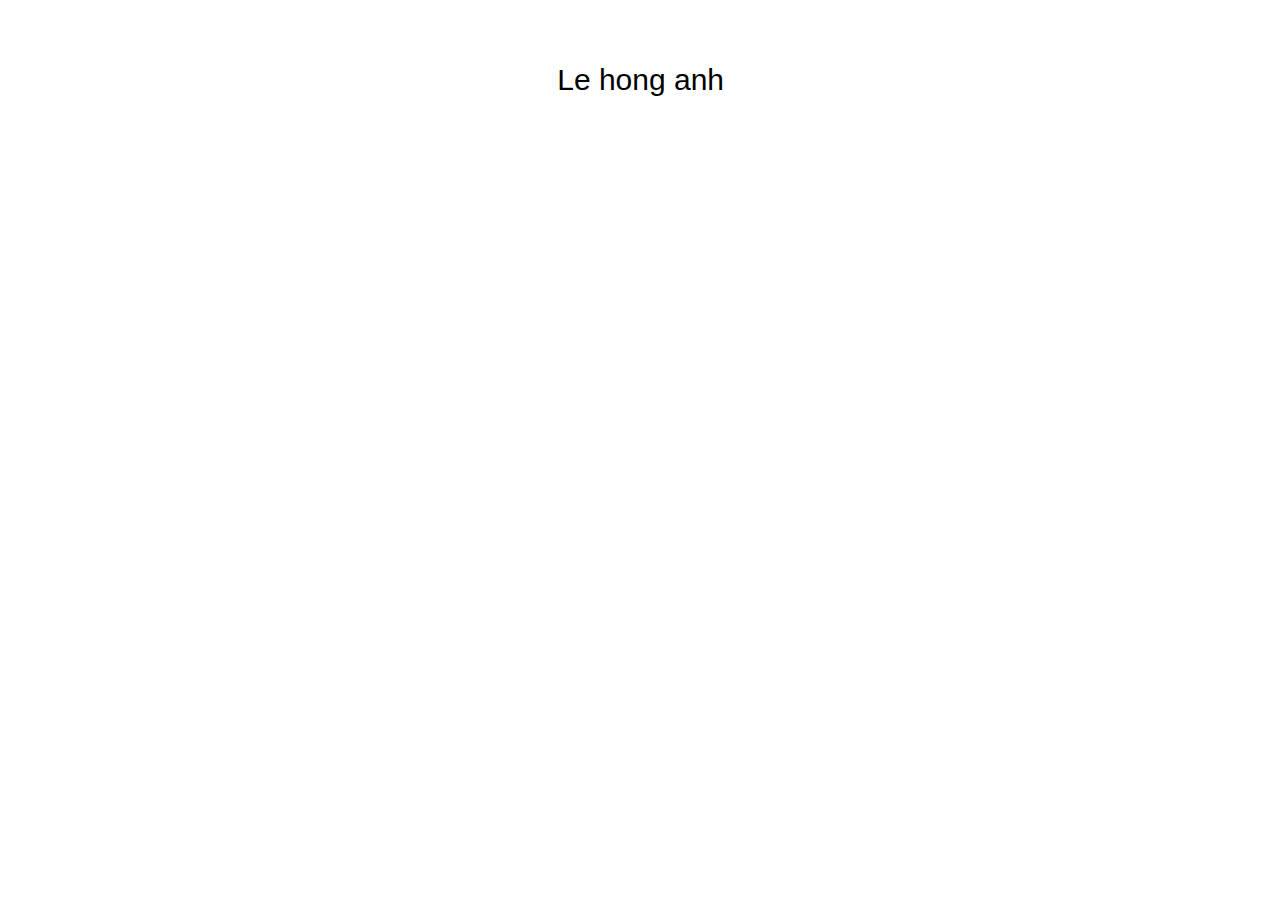
==== index.html @ 54e68423 "upload web so 1" ====
<!DOCTYPE html>
<html class="nojs html" lang="en-US">
 <head>

  <script type="text/javascript">
   if(typeof Muse == "undefined") window.Muse = {}; window.Muse.assets = {"required":["jquery-1.8.3.min.js", "museutils.js", "jquery.watch.js", "index.css"], "outOfDate":[]};
</script>
  
  <meta http-equiv="Content-type" content="text/html;charset=UTF-8"/>
  <meta name="generator" content="2015.1.1.343"/>
  <title>Home</title>
  <meta name="viewport" content="width=device-width, initial-scale=1.0"/>
  <!-- CSS -->
  <link rel="stylesheet" type="text/css" href="css/site_global.css?131700929"/>
  <link rel="stylesheet" type="text/css" href="css/index.css?3902397420" id="pagesheet"/>
  <!-- Other scripts -->
  <script type="text/javascript">
   document.documentElement.className = document.documentElement.className.replace(/\bnojs\b/g, 'js');
</script>
   </head>
 <body>

  <div class="clearfix borderbox" id="page"><!-- column -->
   <div class="clearfix colelem" id="u94-4"><!-- content -->
    <p>Le hong anh</p>
   </div>
   <div class="verticalspacer"></div>
  </div>
  <!-- JS includes -->
  <script type="text/javascript">
   if (document.location.protocol != 'https:') document.write('\x3Cscript src="http://musecdn.businesscatalyst.com/scripts/4.0/jquery-1.8.3.min.js" type="text/javascript">\x3C/script>');
</script>
  <script type="text/javascript">
   window.jQuery || document.write('\x3Cscript src="scripts/jquery-1.8.3.min.js" type="text/javascript">\x3C/script>');
</script>
  <script src="scripts/museutils.js?531812214" type="text/javascript"></script>
  <script src="scripts/whatinput.js?84559013" type="text/javascript"></script>
  <script src="scripts/jquery.watch.js?3866665977" type="text/javascript"></script>
  <!-- Other scripts -->
  <script type="text/javascript">
   $(document).ready(function() { try {
(function(){var a={},b=function(a){if(a.match(/^rgb/))return a=a.replace(/\s+/g,"").match(/([\d\,]+)/gi)[0].split(","),(parseInt(a[0])<<16)+(parseInt(a[1])<<8)+parseInt(a[2]);if(a.match(/^\#/))return parseInt(a.substr(1),16);return 0};(function(){$('link[type="text/css"]').each(function(){var b=($(this).attr("href")||"").match(/\/?css\/([\w\-]+\.css)\?(\d+)/);b&&b[1]&&b[2]&&(a[b[1]]=b[2])})})();(function(){$("body").append('<div class="version" style="display:none; width:1px; height:1px;"></div>');
for(var c=$(".version"),d=0;d<Muse.assets.required.length;){var f=Muse.assets.required[d],g=f.match(/([\w\-\.]+)\.(\w+)$/),k=g&&g[1]?g[1]:null,g=g&&g[2]?g[2]:null;switch(g.toLowerCase()){case "css":k=k.replace(/\W/gi,"_").replace(/^([^a-z])/gi,"_$1");c.addClass(k);var g=b(c.css("color")),h=b(c.css("background-color"));g!=0||h!=0?(Muse.assets.required.splice(d,1),"undefined"!=typeof a[f]&&(g!=a[f]>>>24||h!=(a[f]&16777215))&&Muse.assets.outOfDate.push(f)):d++;c.removeClass(k);break;case "js":k.match(/^jquery-[\d\.]+/gi)&&
typeof $!="undefined"?Muse.assets.required.splice(d,1):d++;break;default:throw Error("Unsupported file type: "+g);}}c.remove();if(Muse.assets.outOfDate.length||Muse.assets.required.length)c="Some files on the server may be missing or incorrect. Clear browser cache and try again. If the problem persists please contact website author.",(d=location&&location.search&&location.search.match&&location.search.match(/muse_debug/gi))&&Muse.assets.outOfDate.length&&(c+="\nOut of date: "+Muse.assets.outOfDate.join(",")),d&&Muse.assets.required.length&&(c+="\nMissing: "+Muse.assets.required.join(",")),alert(c)})()})();/* body */
Muse.Utils.transformMarkupToFixBrowserProblemsPreInit();/* body */
Muse.Utils.prepHyperlinks(true);/* body */
Muse.Utils.fullPage('#page');/* 100% height page */
Muse.Utils.showWidgetsWhenReady();/* body */
Muse.Utils.transformMarkupToFixBrowserProblems();/* body */
} catch(e) { if (e && 'function' == typeof e.notify) e.notify(); else Muse.Assert.fail('Error calling selector function:' + e); }});
</script>
   </body>
</html>
---- css/site_global.css ----
html
{
	min-height: 100%;
	min-width: 100%;
	-ms-text-size-adjust: none;
}

body,div,dl,dt,dd,ul,ol,li,nav,h1,h2,h3,h4,h5,h6,pre,code,form,fieldset,legend,input,button,textarea,p,blockquote,th,td,a
{
	margin: 0px;
	padding: 0px;
	border-width: 0px;
	border-style: solid;
	border-color: transparent;
	-webkit-transform-origin: left top;
	-ms-transform-origin: left top;
	-o-transform-origin: left top;
	transform-origin: left top;
	background-repeat: no-repeat;
}

.transition
{
	-webkit-transition-property: background-image,background-position,background-color,border-color,border-radius,color,font-size,font-style,font-weight,letter-spacing,line-height,text-align,box-shadow,text-shadow,opacity;
	transition-property: background-image,background-position,background-color,border-color,border-radius,color,font-size,font-style,font-weight,letter-spacing,line-height,text-align,box-shadow,text-shadow,opacity;
}

.transition *
{
	-webkit-transition: inherit;
	transition: inherit;
}

table
{
	border-collapse: collapse;
	border-spacing: 0px;
}

fieldset,img
{
	border: 0px;
	border-style: solid;
	-webkit-transform-origin: left top;
	-ms-transform-origin: left top;
	-o-transform-origin: left top;
	transform-origin: left top;
}

address,caption,cite,code,dfn,em,strong,th,var,optgroup
{
	font-style: inherit;
	font-weight: inherit;
}

del,ins
{
	text-decoration: none;
}

li
{
	list-style: none;
}

caption,th
{
	text-align: left;
}

h1,h2,h3,h4,h5,h6
{
	font-size: 100%;
	font-weight: inherit;
}

input,button,textarea,select,optgroup,option
{
	font-family: inherit;
	font-size: inherit;
	font-style: inherit;
	font-weight: inherit;
}

body
{
	font-family: Arial, Helvetica Neue, Helvetica, sans-serif;
	text-align: left;
	font-size: 14px;
	line-height: 17px;
	word-wrap: break-word;
	text-rendering: optimizeLegibility;/* kerning, primarily */
	-moz-font-feature-settings: 'liga';
	-ms-font-feature-settings: 'liga';
	-webkit-font-feature-settings: 'liga';
	font-feature-settings: 'liga';
}

a:link
{
	color: #0000FF;
	text-decoration: underline;
}

a:visited
{
	color: #800080;
	text-decoration: underline;
}

a:hover
{
	color: #0000FF;
	text-decoration: underline;
}

a:active
{
	color: #EE0000;
	text-decoration: underline;
}

a.nontext /* used to override default properties of 'a' tag */
{
	color: black;
	text-decoration: none;
	font-style: normal;
	font-weight: normal;
}

.normal_text
{
	color: #000000;
	direction: ltr;
	font-family: Arial, Helvetica Neue, Helvetica, sans-serif;
	font-size: 14px;
	font-style: normal;
	font-weight: normal;
	letter-spacing: 0px;
	line-height: 17px;
	text-align: left;
	text-decoration: none;
	text-indent: 0px;
	text-transform: none;
	vertical-align: 0px;
	padding: 0px;
}

.list0 li:before
{
	position: absolute;
	right: 100%;
	letter-spacing: 0px;
	text-decoration: none;
	font-weight: normal;
	font-style: normal;
}

.rtl-list li:before
{
	right: auto;
	left: 100%;
}

.nls-None > li:before,.nls-None .list3 > li:before,.nls-None .list6 > li:before
{
	margin-right: 6px;
	content: '•';
}

.nls-None .list1 > li:before,.nls-None .list4 > li:before,.nls-None .list7 > li:before
{
	margin-right: 6px;
	content: '○';
}

.nls-None,.nls-None .list1,.nls-None .list2,.nls-None .list3,.nls-None .list4,.nls-None .list5,.nls-None .list6,.nls-None .list7,.nls-None .list8
{
	padding-left: 34px;
}

.nls-None.rtl-list,.nls-None .list1.rtl-list,.nls-None .list2.rtl-list,.nls-None .list3.rtl-list,.nls-None .list4.rtl-list,.nls-None .list5.rtl-list,.nls-None .list6.rtl-list,.nls-None .list7.rtl-list,.nls-None .list8.rtl-list
{
	padding-left: 0px;
	padding-right: 34px;
}

.nls-None .list2 > li:before,.nls-None .list5 > li:before,.nls-None .list8 > li:before
{
	margin-right: 6px;
	content: '-';
}

.nls-None.rtl-list > li:before,.nls-None .list1.rtl-list > li:before,.nls-None .list2.rtl-list > li:before,.nls-None .list3.rtl-list > li:before,.nls-None .list4.rtl-list > li:before,.nls-None .list5.rtl-list > li:before,.nls-None .list6.rtl-list > li:before,.nls-None .list7.rtl-list > li:before,.nls-None .list8.rtl-list > li:before
{
	margin-right: 0px;
	margin-left: 6px;
}

.TabbedPanelsTab
{
	white-space: nowrap;
}

.MenuBar .MenuBarView,.MenuBar .SubMenuView /* Resets for ul and li in menus */
{
	display: block;
	list-style: none;
}

.MenuBar .SubMenu
{
	display: none;
	position: absolute;
}

.NoWrap
{
	white-space: nowrap;
	word-wrap: normal;
}

.rootelem /* the root of the artwork tree */
{
	margin-left: auto;
	margin-right: auto;
}

.colelem /* a child element of a column */
{
	display: inline;
	float: left;
	clear: both;
}

.clearfix:after /* force a container to fit around floated items */
{
	content: "\0020";
	visibility: hidden;
	display: block;
	height: 0px;
	clear: both;
}

*:first-child+html .clearfix /* IE7 */
{
	zoom: 1;
}

.clip_frame /* used to clip the contents as in the case of an image frame */
{
	overflow: hidden;
}

.popup_anchor /* anchors an abspos popup */
{
	position: relative;
	width: 0px;
	height: 0px;
}

.popup_element
{
	z-index: 100000;
}

.svg
{
	display: block;
	vertical-align: top;
}

span.wrap /* used to force wrap after floated array when nested inside a paragraph */
{
	content: '';
	clear: left;
	display: block;
}

span.actAsInlineDiv /* used to simulate a DIV with inline display when already nested inside a paragraph */
{
	display: inline-block;
}

.position_content,.excludeFromNormalFlow /* used when child content is larger than parent */
{
	float: left;
}

.preload_images /* used to preload images used in non-default states */
{
	position: absolute;
	overflow: hidden;
	left: -9999px;
	top: -9999px;
	height: 1px;
	width: 1px;
}

.preload /* used to specifiy the dimension of preload item */
{
	height: 1px;
	width: 1px;
}

.animateStates
{
	-webkit-transition: 0.3s ease-in-out;
	-moz-transition: 0.3s ease-in-out;
	-o-transition: 0.3s ease-in-out;
	transition: 0.3s ease-in-out;
}

[data-whatinput="mouse"] *:focus,[data-whatinput="touch"] *:focus,input:focus,textarea:focus
{
	outline: none;
}

textarea
{
	resize: none;
	overflow: auto;
}

.fld-prompt /* form placeholders cursor behavior */
{
	pointer-events: none;
}

.wrapped-input /* form inputs & placeholders let div styling show thru */
{
	position: absolute;
	top: 0px;
	left: 0px;
	background: transparent;
	border: none;
}

.submit-btn /* form submit buttons on top of sibling elements */
{
	z-index: 50000;
	cursor: pointer;
}

.anchor_item /* used to specify anchor properties */
{
	width: 22px;
	height: 18px;
}

.MenuBar .SubMenuVisible,.MenuBarVertical .SubMenuVisible,.MenuBar .SubMenu .SubMenuVisible,.popup_element.Active,span.actAsPara,.actAsDiv,a.nonblock.nontext,img.block
{
	display: block;
}

.ose_ei
{
	visibility: hidden;
	z-index: 0;
}

.widget_invisible,.js .invi,.js .mse_pre_init,.js .an_invi /* used to hide the widget before loaded */
{
	visibility: hidden;
}

.no_vert_scroll
{
	overflow-y: hidden;
}

.always_vert_scroll
{
	overflow-y: scroll;
}

.always_horz_scroll
{
	overflow-x: scroll;
}

.fullscreen
{
	overflow: hidden;
	left: 0px;
	top: 0px;
	position: fixed;
	height: 100%;
	width: 100%;
	-moz-box-sizing: border-box;
	-webkit-box-sizing: border-box;
	-ms-box-sizing: border-box;
	box-sizing: border-box;
}

.fullwidth
{
	position: absolute;
}

.borderbox
{
	-moz-box-sizing: border-box;
	-webkit-box-sizing: border-box;
	-ms-box-sizing: border-box;
	box-sizing: border-box;
}

.scroll_wrapper
{
	position: absolute;
	overflow: auto;
	left: 0px;
	right: 0px;
	top: 0px;
	bottom: 0px;
	padding-top: 0px;
	padding-bottom: 0px;
	margin-top: 0px;
	margin-bottom: 0px;
}

.browser_width > *
{
	position: absolute;
	left: 0px;
	right: 0px;
}

.list0 li,.MenuBar .MenuItemContainer,.SlideShowContentPanel .fullscreen img
{
	position: relative;
}

.grpelem,.accordion_wrapper /* a child element of a group */
{
	display: inline;
	float: left;
}

.fld-checkbox input[type=checkbox],.fld-radiobutton input[type=radio] /* Hide native checkbox */
{
	position: absolute;
	overflow: hidden;
	clip: rect(0px, 0px, 0px, 0px);
	height: 1px;
	width: 1px;
	margin: -1px;
	padding: 0px;
	border: 0px;
}

.fld-checkbox input[type=checkbox] + label,.fld-radiobutton input[type=radio] + label
{
	display: inline-block;
	background-repeat: no-repeat;
	cursor: pointer;
	float: left;
	width: 100%;
	height: 100%;
}

.pointer_cursor,.fld-recaptcha-mode,.fld-recaptcha-refresh,.fld-recaptcha-help
{
	cursor: pointer;
}

p,h1,h2,h3,h4,h5,h6,ol,ul,span.actAsPara /* disable Android font boosting */
{
	max-height: 1000000px;
}

.superscript
{
	vertical-align: super;
	font-size: 66%;
	line-height: 0px;
}

.subscript
{
	vertical-align: sub;
	font-size: 66%;
	line-height: 0px;
}

.horizontalSlideShow /* disable left-right panning on horizondal slide shows */
{
	-ms-touch-action: pan-y;
	touch-action: pan-y;
}

.verticalSlideShow /* disable up-down panning on vertical slide shows */
{
	-ms-touch-action: pan-x;
	touch-action: pan-x;
}

.colelem100,.verticalspacer /* a child element of a column that is 100% width */
{
	clear: both;
}

.popup_element.Inactive,.js .disn,.hidden,.breakpoint
{
	display: none;
}

#muse_css_mq
{
	position: absolute;
	display: none;
	background-color: #FFFFFE;
}

.fluid_height_spacer
{
	position: static;
	width: 0.01px;
	float: left;
}

@media screen and (-webkit-min-device-pixel-ratio:0)
{
	body
	{
		text-rendering: auto;
	}
}
---- css/index.css ----
.version.index /* version checker */
{
	color: #0000E8;
	background-color: #99DBEC;
}

#page
{
	z-index: 1;
	min-height: 56px;
	background-image: none;
	border-width: 0px;
	border-color: #000000;
	background-color: transparent;
	padding-top: 62px;
	padding-bottom: 382px;
	width: 100%;
	max-width: 1170px;
	margin-left: auto;
	margin-right: auto;
}

#u94-4
{
	z-index: 2;
	min-height: 56px;
	background-color: transparent;
	font-size: 30px;
	text-align: center;
	line-height: 36px;
	position: relative;
	width: 35.65%;
	margin-left: 32.23%;
}

#muse_css_mq,.html
{
	background-color: #FFFFFF;
}

body
{
	position: relative;
	min-width: 320px;
}
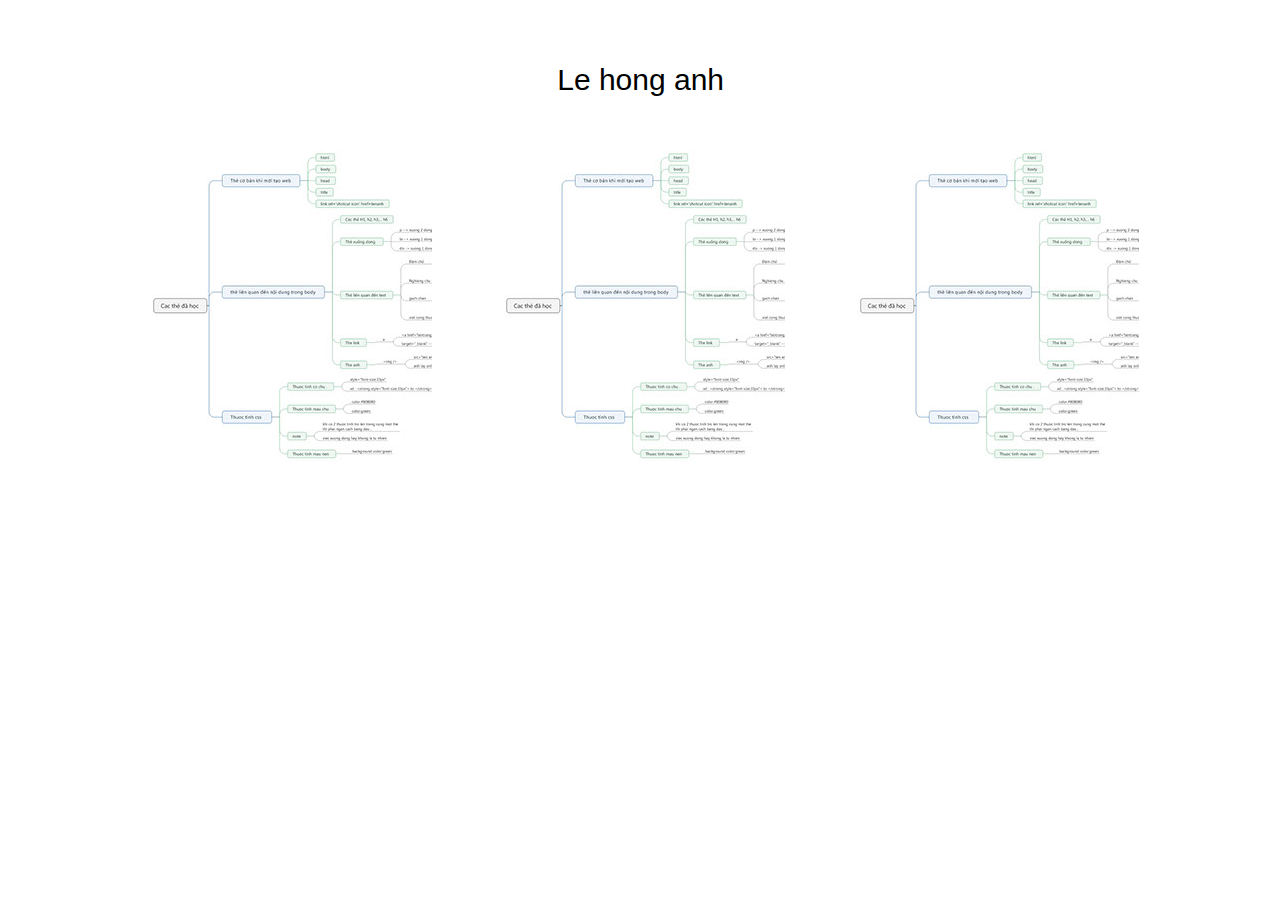
==== commit cc5e6145: "cap nhat them vao website ca nhan cac project da lam" ====
--- a/index.html
+++ b/index.html
@@ -3,7 +3,7 @@
  <head>
 
   <script type="text/javascript">
-   if(typeof Muse == "undefined") window.Muse = {}; window.Muse.assets = {"required":["jquery-1.8.3.min.js", "museutils.js", "jquery.watch.js", "index.css"], "outOfDate":[]};
+   if(typeof Muse == "undefined") window.Muse = {}; window.Muse.assets = {"required":["jquery-1.8.3.min.js", "museutils.js", "jquery.musepolyfill.bgsize.js", "jquery.watch.js", "index.css"], "outOfDate":[]};
 </script>
   
   <meta http-equiv="Content-type" content="text/html;charset=UTF-8"/>
@@ -12,7 +12,7 @@
   <meta name="viewport" content="width=device-width, initial-scale=1.0"/>
   <!-- CSS -->
   <link rel="stylesheet" type="text/css" href="css/site_global.css?131700929"/>
-  <link rel="stylesheet" type="text/css" href="css/index.css?3902397420" id="pagesheet"/>
+  <link rel="stylesheet" type="text/css" href="css/index.css?402165683" id="pagesheet"/>
   <!-- Other scripts -->
   <script type="text/javascript">
    document.documentElement.className = document.documentElement.className.replace(/\bnojs\b/g, 'js');
@@ -23,6 +23,11 @@
   <div class="clearfix borderbox" id="page"><!-- column -->
    <div class="clearfix colelem" id="u94-4"><!-- content -->
     <p>Le hong anh</p>
+   </div>
+   <div class="clearfix colelem" id="pu97"><!-- group -->
+    <div class="museBGSize grpelem" id="u97"><!-- simple frame --></div>
+    <div class="museBGSize grpelem" id="u118"><!-- simple frame --></div>
+    <div class="museBGSize grpelem" id="u121"><!-- simple frame --></div>
    </div>
    <div class="verticalspacer"></div>
   </div>
@@ -35,6 +40,7 @@
 </script>
   <script src="scripts/museutils.js?531812214" type="text/javascript"></script>
   <script src="scripts/whatinput.js?84559013" type="text/javascript"></script>
+  <script src="scripts/jquery.musepolyfill.bgsize.js?120190942" type="text/javascript"></script>
   <script src="scripts/jquery.watch.js?3866665977" type="text/javascript"></script>
   <!-- Other scripts -->
   <script type="text/javascript">
--- a/css/index.css
+++ b/css/index.css
@@ -1,19 +1,19 @@
 .version.index /* version checker */
 {
-	color: #0000E8;
-	background-color: #99DBEC;
+	color: #000017;
+	background-color: #F88FB3;
 }
 
 #page
 {
 	z-index: 1;
-	min-height: 56px;
+	min-height: 376px;
 	background-image: none;
 	border-width: 0px;
 	border-color: #000000;
 	background-color: transparent;
 	padding-top: 62px;
-	padding-bottom: 382px;
+	padding-bottom: 62px;
 	width: 100%;
 	max-width: 1170px;
 	margin-left: auto;
@@ -33,6 +33,48 @@
 	margin-left: 32.23%;
 }
 
+#pu97
+{
+	margin-top: 24px;
+	width: 85.22%;
+	margin-left: 7.44%;
+}
+
+#u97
+{
+	z-index: 6;
+	height: 327px;
+	position: relative;
+	margin-right: -10000px;
+	width: 29.09%;
+	background: transparent url("../images/cacthuoc%20tinh%20(2).jpg") no-repeat left top;
+	background-size: cover;
+}
+
+#u118
+{
+	z-index: 7;
+	height: 327px;
+	position: relative;
+	margin-right: -10000px;
+	width: 29.09%;
+	left: 35.41%;
+	background: transparent url("../images/cacthuoc%20tinh%20(2).jpg") no-repeat left top;
+	background-size: cover;
+}
+
+#u121
+{
+	z-index: 8;
+	height: 327px;
+	position: relative;
+	margin-right: -10000px;
+	width: 29.09%;
+	left: 70.92%;
+	background: transparent url("../images/cacthuoc%20tinh%20(2).jpg") no-repeat left top;
+	background-size: cover;
+}
+
 #muse_css_mq,.html
 {
 	background-color: #FFFFFF;
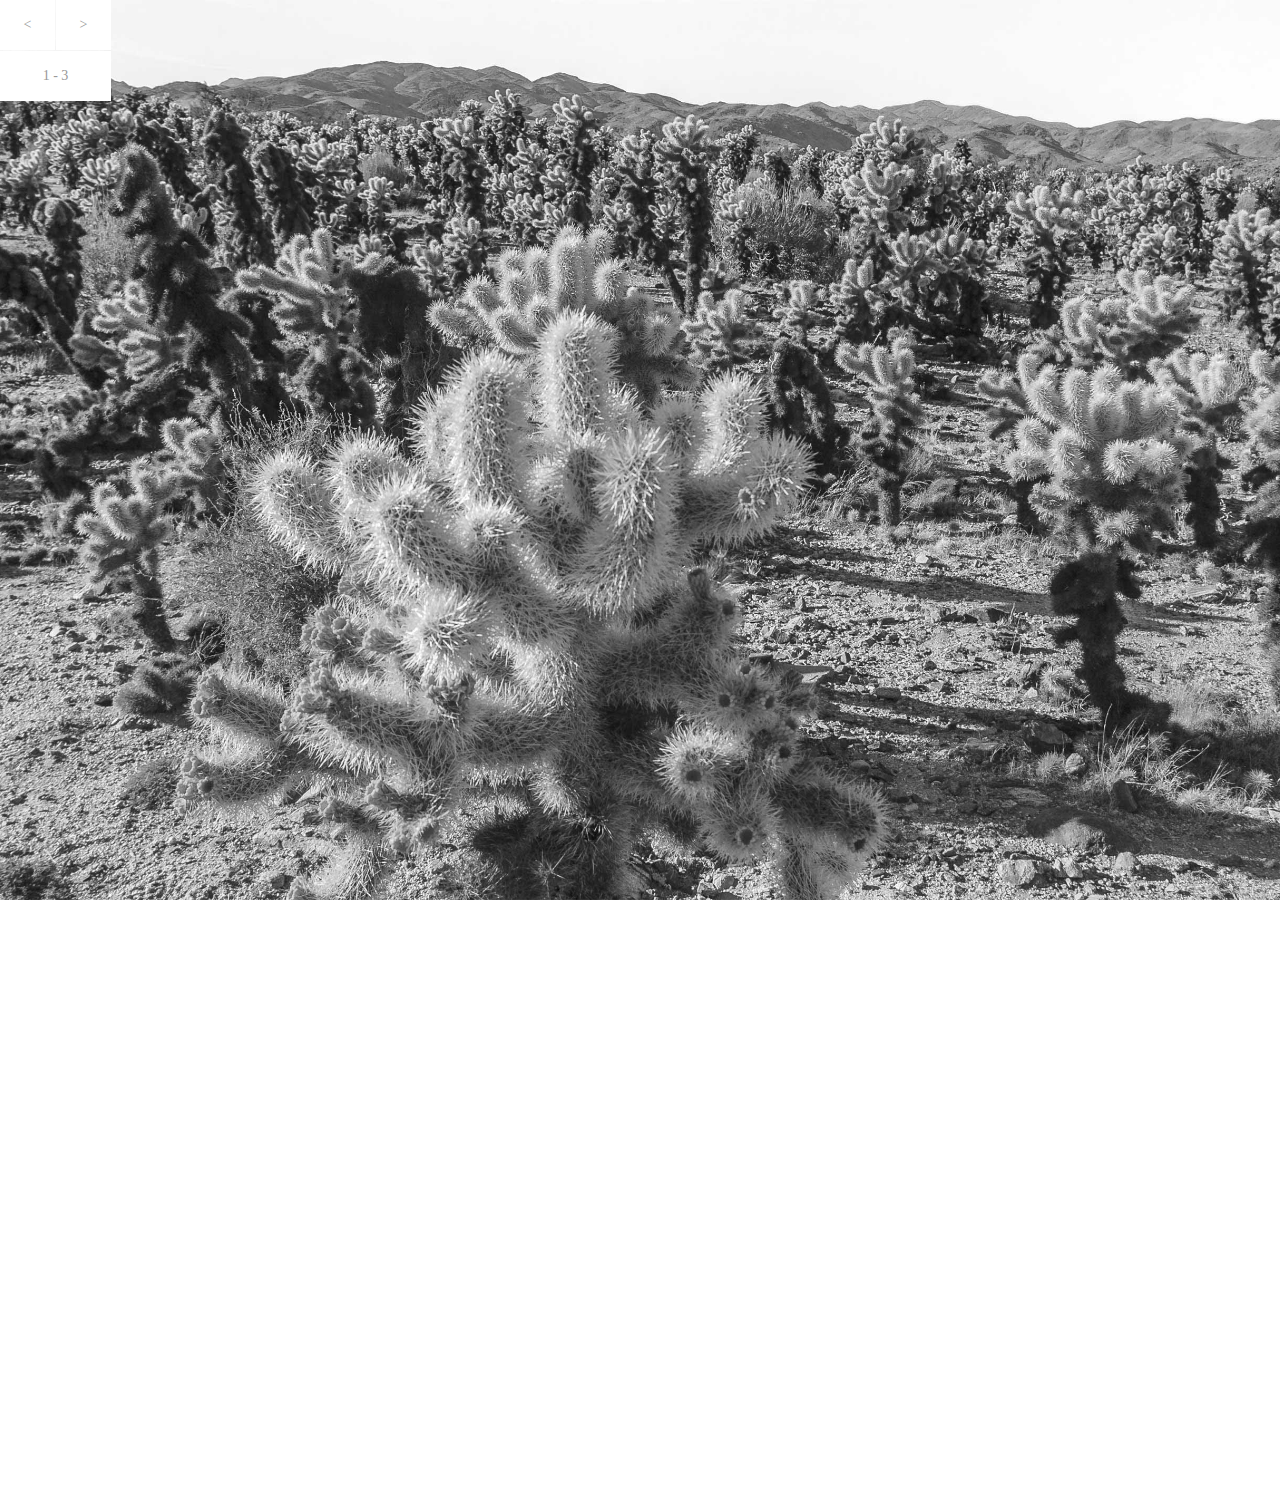
==== commit 97b712b0: "up comment" ====
--- a/index.html
+++ b/index.html
@@ -3,7 +3,7 @@
  <head>
 
   <script type="text/javascript">
-   if(typeof Muse == "undefined") window.Muse = {}; window.Muse.assets = {"required":["jquery-1.8.3.min.js", "museutils.js", "jquery.musepolyfill.bgsize.js", "jquery.watch.js", "index.css"], "outOfDate":[]};
+   if(typeof Muse == "undefined") window.Muse = {}; window.Muse.assets = {"required":["jquery-1.8.3.min.js", "museutils.js", "webpro.js", "musewpslideshow.js", "jquery.museoverlay.js", "touchswipe.js", "jquery.musepolyfill.bgsize.js", "jquery.watch.js", "index.css"], "outOfDate":[]};
 </script>
   
   <meta http-equiv="Content-type" content="text/html;charset=UTF-8"/>
@@ -12,24 +12,83 @@
   <meta name="viewport" content="width=device-width, initial-scale=1.0"/>
   <!-- CSS -->
   <link rel="stylesheet" type="text/css" href="css/site_global.css?131700929"/>
-  <link rel="stylesheet" type="text/css" href="css/index.css?402165683" id="pagesheet"/>
+  <link rel="stylesheet" type="text/css" href="css/index.css?3931719973" id="pagesheet"/>
   <!-- Other scripts -->
   <script type="text/javascript">
    document.documentElement.className = document.documentElement.className.replace(/\bnojs\b/g, 'js');
 </script>
-   </head>
+    <!--HTML Widget code-->
+  
+<style>
+	.fb-comments, .fb-comments * {
+		width:100% !important;
+	}
+</style>
+
+ </head>
  <body>
 
+  <!--HTML Widget code-->
+  
+<div id="fb-root"></div>
+<script>
+(function(d, s, id) {
+  var js, fjs = d.getElementsByTagName(s)[0];
+  if (d.getElementById(id)) return;
+  js = d.createElement(s); js.id = id;
+  js.src = "//connect.facebook.net/en_US/all.js#xfbml=1";
+  fjs.parentNode.insertBefore(js, fjs);
+}(document, 'script', 'facebook-jssdk'));
+</script>
+
+  
   <div class="clearfix borderbox" id="page"><!-- column -->
-   <div class="clearfix colelem" id="u94-4"><!-- content -->
-    <p>Le hong anh</p>
+   <div class="position_content" id="page_position_content">
+    <div class="SlideShowWidget clearfix HeroFillFrame colelem" id="slideshowu135"><!-- none box -->
+     &nbsp;
+     <div class="popup_anchor" id="u147popup">
+      <div class="SlideShowContentPanel clearfix fullscreen" id="u147"><!-- stack box -->
+       <div class="SSSlide clip_frame fullscreen" id="u148"><!-- image -->
+        <img class="ImageInclude" id="u148_img" data-src="images/cactus.jpg" src="images/blank.gif" alt="" data-width="1170" data-height="780"/>
+       </div>
+       <div class="SSSlide invi clip_frame fullscreen" id="u152"><!-- image -->
+        <img class="ImageInclude" id="u152_img" data-src="images/road.jpg" src="images/blank.gif" alt="" data-width="1170" data-height="780"/>
+       </div>
+       <div class="SSSlide invi clip_frame fullscreen" id="u150"><!-- image -->
+        <img class="ImageInclude" id="u150_img" data-src="images/trees.jpg" src="images/blank.gif" alt="" data-width="1170" data-height="780"/>
+       </div>
+      </div>
+     </div>
+     <div class="popup_anchor" id="u136-4popup">
+      <div class="SSPreviousButton clearfix" id="u136-4"><!-- content -->
+       <p><span id="u136">&lt;</span></p>
+      </div>
+     </div>
+     <div class="popup_anchor" id="u160-4popup">
+      <div class="SSNextButton clearfix" id="u160-4"><!-- content -->
+       <p>&gt;</p>
+      </div>
+     </div>
+     <div class="popup_anchor" id="u145-4popup">
+      <div class="SlideShowLabel SSSlideCount clearfix" id="u145-4"><!-- content -->
+       <p><span id="u145">1 - 3</span></p>
+      </div>
+     </div>
+    </div>
+    <div class="clearfix colelem" id="u94-4"><!-- content -->
+     <p>Le hong anh</p>
+    </div>
+    <div class="museBGSize colelem" id="u124"><!-- simple frame --></div>
+    <div class="colelem" id="u232"><!-- custom html -->
+     
+<div class="fb-comments" data-href="anhlhm03714.github.io" data-mobile="false" data-width="100%" data-colorscheme="light" data-action="comment" data-num-posts="5" data-order_by="social"></div>
+
+</div>
+    <div class="verticalspacer"></div>
+    <div class="browser_width colelem" id="u229-bw">
+     <div id="u229"><!-- simple frame --></div>
+    </div>
    </div>
-   <div class="clearfix colelem" id="pu97"><!-- group -->
-    <div class="museBGSize grpelem" id="u97"><!-- simple frame --></div>
-    <div class="museBGSize grpelem" id="u118"><!-- simple frame --></div>
-    <div class="museBGSize grpelem" id="u121"><!-- simple frame --></div>
-   </div>
-   <div class="verticalspacer"></div>
   </div>
   <!-- JS includes -->
   <script type="text/javascript">
@@ -40,6 +99,10 @@
 </script>
   <script src="scripts/museutils.js?531812214" type="text/javascript"></script>
   <script src="scripts/whatinput.js?84559013" type="text/javascript"></script>
+  <script src="scripts/webpro.js?4156477058" type="text/javascript"></script>
+  <script src="scripts/musewpslideshow.js?4058618124" type="text/javascript"></script>
+  <script src="scripts/jquery.museoverlay.js?3810062583" type="text/javascript"></script>
+  <script src="scripts/touchswipe.js?4174436727" type="text/javascript"></script>
   <script src="scripts/jquery.musepolyfill.bgsize.js?120190942" type="text/javascript"></script>
   <script src="scripts/jquery.watch.js?3866665977" type="text/javascript"></script>
   <!-- Other scripts -->
@@ -51,7 +114,10 @@
 /* body */
 Muse.Utils.transformMarkupToFixBrowserProblemsPreInit();/* body */
 Muse.Utils.prepHyperlinks(true);/* body */
+Muse.Utils.resizeHeight('.browser_width');/* resize height */
+Muse.Utils.requestAnimationFrame(function() { $('body').addClass('initialized'); });/* mark body as initialized */
 Muse.Utils.fullPage('#page');/* 100% height page */
+Muse.Utils.initWidget('#slideshowu135', ['#bp_infinity'], function(elem) { var widget = new WebPro.Widget.ContentSlideShow(elem, {autoPlay:true,displayInterval:3500,slideLinkStopsSlideShow:false,transitionStyle:'horizontal',lightboxEnabled_runtime:false,shuffle:false,transitionDuration:500,enableSwipe:true,elastic:'fullScreen',resumeAutoplay:true,resumeAutoplayInterval:3000,playOnce:false,autoActivate_runtime:false}); $(elem).data('widget', widget); return widget; });/* #slideshowu135 */
 Muse.Utils.showWidgetsWhenReady();/* body */
 Muse.Utils.transformMarkupToFixBrowserProblems();/* body */
 } catch(e) { if (e && 'function' == typeof e.notify) e.notify(); else Muse.Assert.fail('Error calling selector function:' + e); }});
--- a/css/index.css
+++ b/css/index.css
@@ -1,25 +1,154 @@
 .version.index /* version checker */
 {
-	color: #000017;
-	background-color: #F88FB3;
+	color: #0000EA;
+	background-color: #594925;
 }
 
 #page
 {
 	z-index: 1;
-	min-height: 376px;
+	min-height: 727.9999999999998px;
 	background-image: none;
 	border-width: 0px;
 	border-color: #000000;
 	background-color: transparent;
-	padding-top: 62px;
-	padding-bottom: 62px;
+	padding-bottom: 0px;
 	width: 100%;
 	max-width: 1170px;
 	margin-left: auto;
 	margin-right: auto;
 }
 
+#page_position_content
+{
+	padding-top: 62px;
+	width: 100%;
+}
+
+#slideshowu135
+{
+	z-index: 7;
+	width: 0.01px;
+	height: 0px;
+	margin-top: 43px;
+	position: relative;
+	margin-left: 21.8%;
+}
+
+#u147
+{
+	position: absolute;
+	background-color: transparent;
+}
+
+#u147popup
+{
+	z-index: 8;
+}
+
+#u148
+{
+	z-index: 9;
+	border-width: 0px;
+	border-color: transparent;
+	background-color: transparent;
+}
+
+#u152
+{
+	z-index: 11;
+	border-width: 0px;
+	border-color: transparent;
+	background-color: transparent;
+}
+
+#u150
+{
+	z-index: 13;
+	border-width: 0px;
+	border-color: transparent;
+	background-color: transparent;
+}
+
+#u136-4
+{
+	width: 25px;
+	min-height: 20px;
+	border-width: 0px;
+	border-color: transparent;
+	background-color: #FFFFFF;
+	padding: 15px;
+	text-align: center;
+	line-height: 20px;
+	font-family: Georgia, Palatino, Palatino Linotype, Times, Times New Roman, serif;
+	position: fixed;
+	top: 0px;
+	left: 0px;
+}
+
+#u136-4popup
+{
+	z-index: 15;
+}
+
+#u160-4
+{
+	width: 25px;
+	min-height: 20px;
+	border-width: 0px;
+	border-color: transparent;
+	background-color: #FFFFFF;
+	padding: 15px;
+	color: #999999;
+	text-align: center;
+	line-height: 20px;
+	font-family: Georgia, Palatino, Palatino Linotype, Times, Times New Roman, serif;
+	position: fixed;
+	top: 0px;
+	left: 56px;
+}
+
+#u160-4popup
+{
+	z-index: 19;
+}
+
+#u145-4
+{
+	width: 81px;
+	min-height: 20px;
+	border-width: 0px;
+	border-color: transparent;
+	background-color: #FFFFFF;
+	padding: 15px;
+	text-align: center;
+	line-height: 20px;
+	font-family: Georgia, Palatino, Palatino Linotype, Times, Times New Roman, serif;
+	position: fixed;
+	top: 51px;
+	left: 0px;
+}
+
+#u145-4popup
+{
+	z-index: 23;
+}
+
+#u136,#u145
+{
+	color: #999999;
+}
+
+.SSFirstButton,.SSPreviousButton,.SSNextButton,.SSLastButton,.SSSlideLink,.SSCloseButton /* slideshowFreeStyle */
+{
+	cursor: pointer;
+}
+
+.SSSlideLoading /* slideshowFreeStyle */
+{
+	background: url("../images/loading.gif") no-repeat center center;
+}
+
 #u94-4
 {
 	z-index: 2;
@@ -28,51 +157,70 @@
 	font-size: 30px;
 	text-align: center;
 	line-height: 36px;
+	top: -43px;
+	margin-bottom: -43px;
 	position: relative;
 	width: 35.65%;
 	margin-left: 32.23%;
 }
 
-#pu97
-{
-	margin-top: 24px;
-	width: 85.22%;
-	margin-left: 7.44%;
-}
-
-#u97
+#u124
 {
 	z-index: 6;
-	height: 327px;
-	position: relative;
-	margin-right: -10000px;
-	width: 29.09%;
-	background: transparent url("../images/cacthuoc%20tinh%20(2).jpg") no-repeat left top;
+	height: 278px;
+	margin-top: 42px;
+	position: relative;
+	width: 82.65%;
+	margin-left: 10%;
+	background: transparent url("../images/ham%20wordpress%20(2).jpg") no-repeat left top;
 	background-size: cover;
 }
 
-#u118
-{
-	z-index: 7;
-	height: 327px;
-	position: relative;
-	margin-right: -10000px;
-	width: 29.09%;
-	left: 35.41%;
-	background: transparent url("../images/cacthuoc%20tinh%20(2).jpg") no-repeat left top;
-	background-size: cover;
-}
-
-#u121
-{
-	z-index: 8;
-	height: 327px;
-	position: relative;
-	margin-right: -10000px;
-	width: 29.09%;
-	left: 70.92%;
-	background: transparent url("../images/cacthuoc%20tinh%20(2).jpg") no-repeat left top;
-	background-size: cover;
+#u232
+{
+	z-index: 28;
+	height: 852px;
+	border-width: 0px;
+	border-color: transparent;
+	background-color: transparent;
+	max-width: 2000px;
+	min-width: 300px;
+	margin-top: 133px;
+	position: relative;
+	width: 30%;
+	margin-left: 37.78%;
+}
+
+#u229
+{
+	z-index: 27;
+	height: 191px;
+}
+
+.ie #u229
+{
+	background-color: #FFFFFF;
+	opacity: 0.01;
+	-ms-filter: "progid:DXImageTransform.Microsoft.Alpha(Opacity=1)";
+	filter: alpha(opacity=1);
+}
+
+.js body
+{
+	visibility: hidden;
+}
+
+.js body.initialized
+{
+	visibility: visible;
+}
+
+#u229-bw
+{
+	z-index: 27;
+	margin-top: -129px;
+	margin-bottom: -129px;
+	height: 191px;
 }
 
 #muse_css_mq,.html
